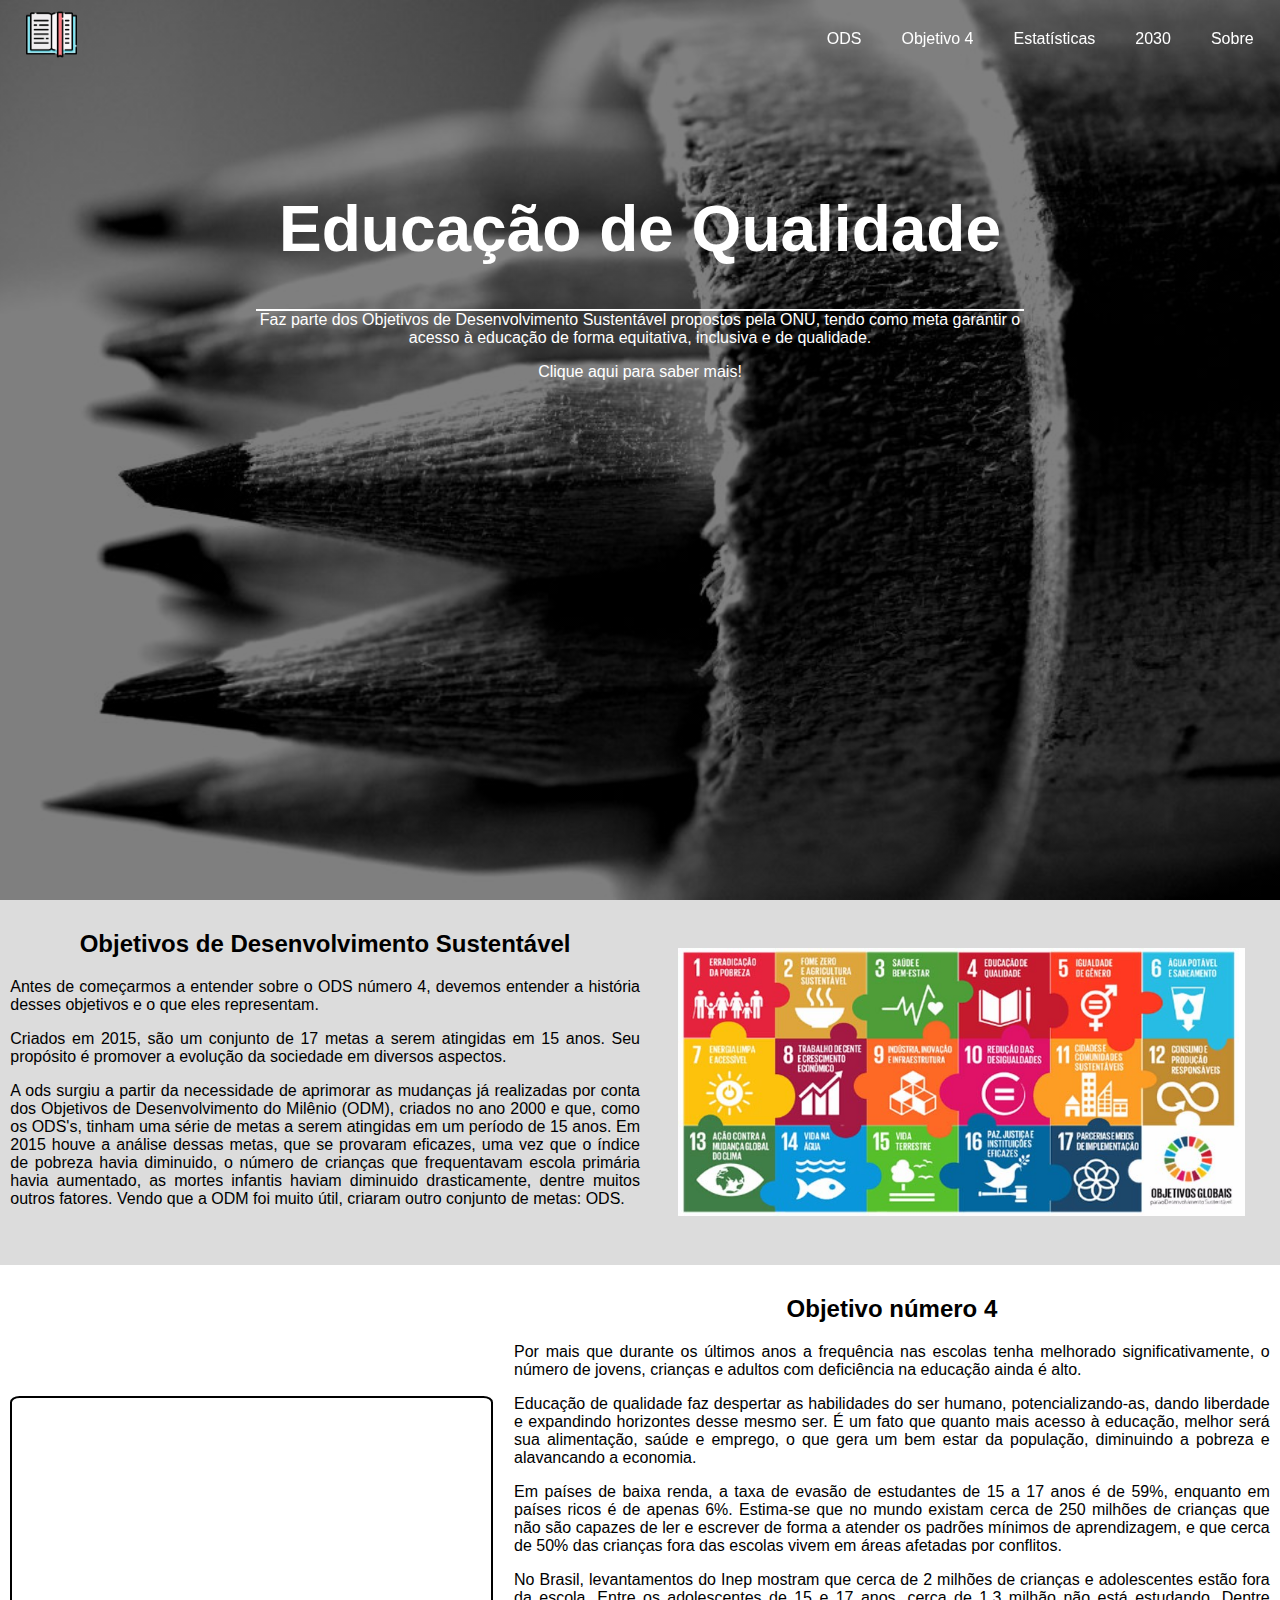
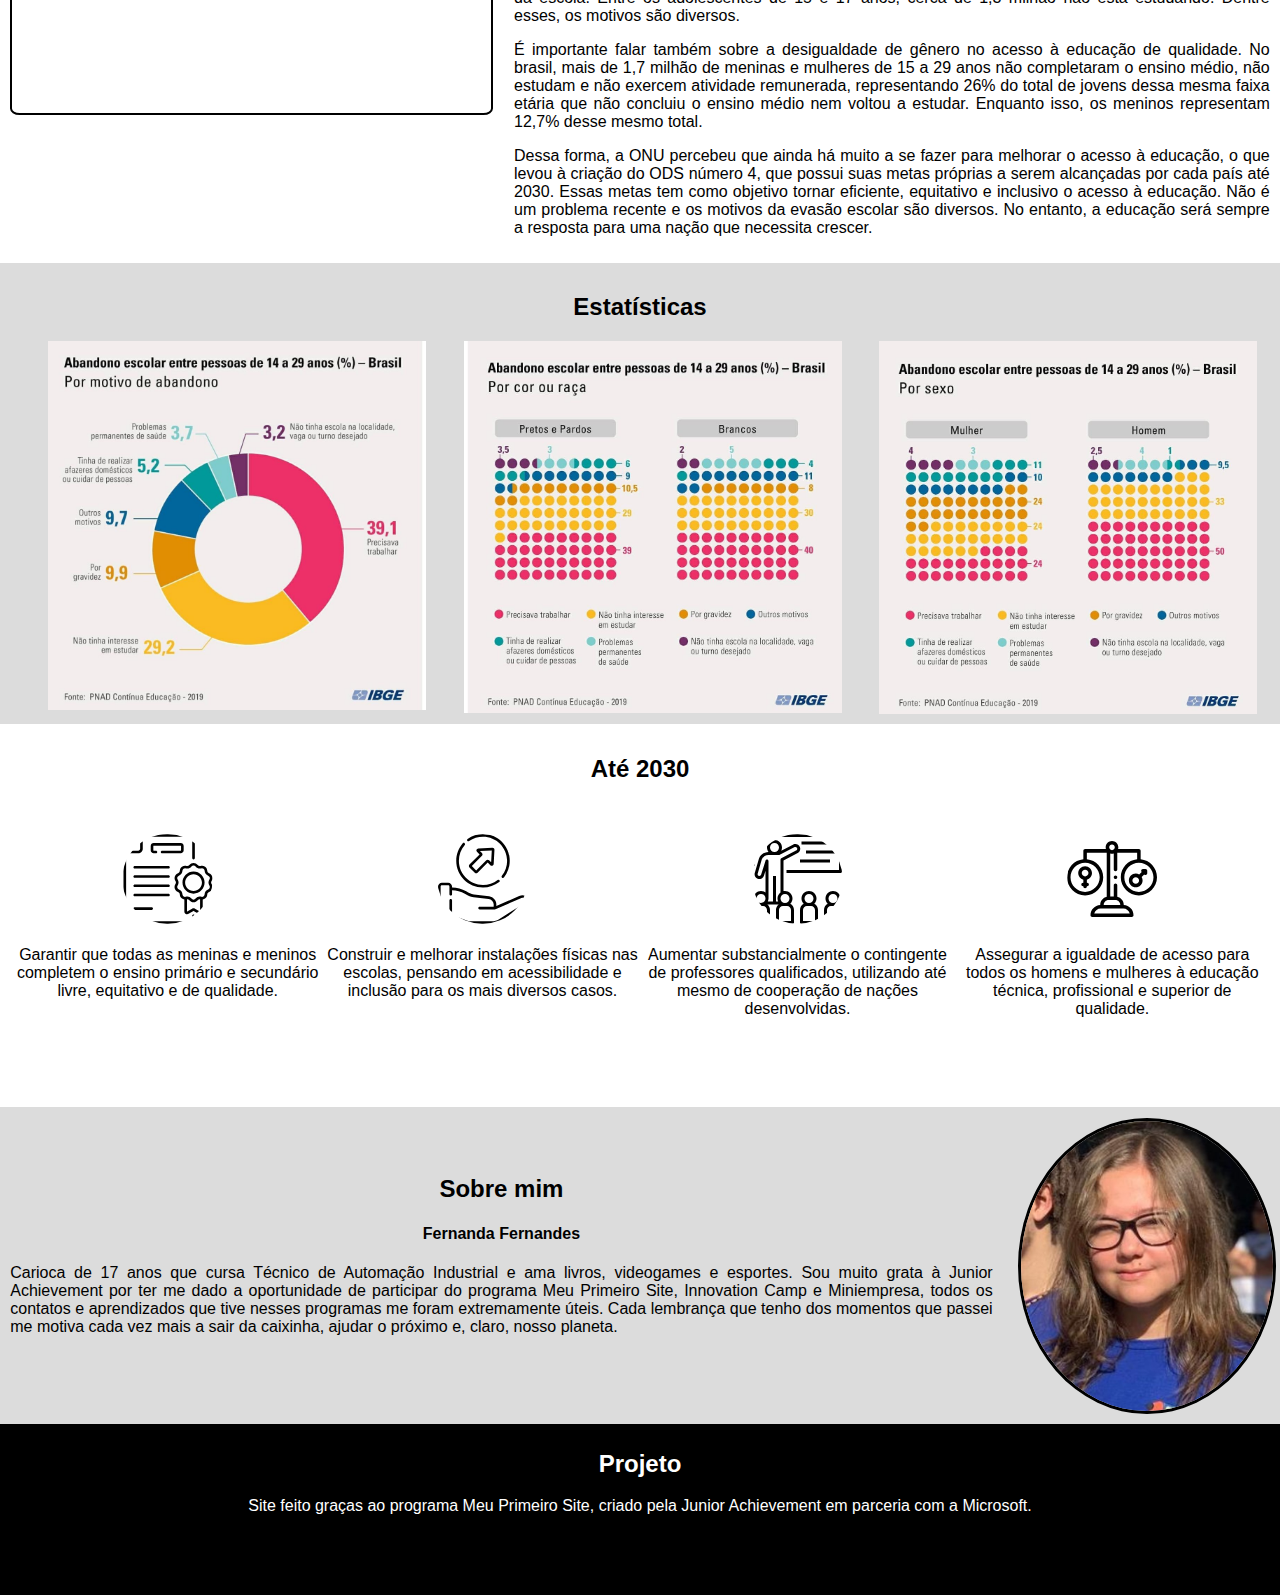
==== projeto.html @ 78b98255 "Site" ====
<html>
<html lang="pt-br">
<head>
    <meta charset="UTF-8">
    <meta name="viewport" content="width:device-width, initial-scale=1.0">
    <title>Meu Primeiro Site</title>
    <link rel="stylesheet" href="projeto.css">
</head>
<body>
   
    <!-- HEADER -->
    <header class="header">
        <div id="logodiv">
            <img id="logo" src="img/reading.png" alt="Logo da ONU.">
        </div>
       <ul id="menu2">
           <li ><a href="#ODS">ODS </a></li>
           <li><a href="#educacao">Objetivo 4</a></li>
           <li><a href="#estatisticas">Estatísticas</a></li>
           <li><a href="#metas">2030</a></li>
           <li><a class="m1" href="#sobremim">Sobre</a></li>
       </ul>

    </header>
   
    <!-- MENU --> 
   <div class="menu" id="centralizado">
        <h1 id="titulo">Educação de Qualidade</h1>
        <p id="subtitulo">Faz parte dos Objetivos de Desenvolvimento Sustentável propostos pela ONU, tendo como meta garantir o acesso à educação de forma equitativa, inclusiva e de qualidade.</p>
        <a id="link" href="https://nacoesunidas.org/pos2015/ods4/" target="_blanck">Clique aqui para saber mais!</a>
    </div>
   
    <!-- ODS --> 
    <section id="ODS" class="p1" >
        <div class="coluna1">
             <h2 id="centralizado">Objetivos de Desenvolvimento Sustentável</h2>
             <p id="justificado">Antes de começarmos a entender sobre o ODS número 4, devemos entender a história desses objetivos e o que eles representam.</p>
             <p id="justificado"> Criados em 2015, são um conjunto de 17 metas a serem atingidas em 15 anos. Seu propósito é promover a evolução da sociedade em diversos aspectos.</p>
             <p id="justificado">A ods surgiu a partir da necessidade de aprimorar as mudanças já realizadas por conta dos Objetivos de Desenvolvimento do Milênio (ODM), criados no ano 2000 e que, como os ODS's, tinham uma série de metas a serem atingidas em um período de 15 anos. Em 2015 houve a análise dessas metas, que se provaram eficazes, uma vez que o índice de pobreza havia diminuido, o número de crianças que frequentavam escola primária havia aumentado, as mortes infantis haviam diminuido drasticamente, dentre muitos outros fatores. Vendo que a ODM foi muito útil, criaram outro conjunto de metas: ODS.</p>
        </div>
        <div class="coluna1">
            <img class= "imgods"src="img/ods.jpg" alt="Imagem representando os ODS's">
        </div>
    </section>
   
    <!-- EXPLICANDO EDUCAÇÃO DE QUALIDADE --> 
    <section id="educacao" class="p2" >
        <div  class="coluna2 left">
             <iframe id="video" width="95%" height="315" src="https://www.youtube.com/embed/t7x4vLtJp4w" frameborder="0" allow="accelerometer; autoplay; encrypted-media; gyroscope; picture-in-picture" allowfullscreen></iframe>
        </div>       
        <div class="coluna3 right">
            <h2 id="centralizado">Objetivo número 4</h2>
            <p  id="justificado">Por mais que durante os últimos anos a frequência nas escolas tenha melhorado significativamente, o número de jovens, crianças e adultos com deficiência na educação ainda é alto.</p>
            <p  id="justificado">Educação de qualidade faz despertar as habilidades do ser humano, potencializando-as, dando liberdade e expandindo horizontes desse mesmo ser. É um fato que quanto mais acesso à educação, melhor será sua alimentação, saúde e emprego, o que gera um bem estar da população, diminuindo a pobreza e alavancando a economia. </p>
            <p  id="justificado">Em países de baixa renda, a taxa de evasão de estudantes de 15 a 17 anos é de 59%, enquanto em países ricos é de apenas 6%. Estima-se que no mundo existam cerca de 250 milhões de crianças que não são capazes de ler e escrever de forma a atender os padrões mínimos de aprendizagem, e  que cerca de 50% das crianças fora das escolas vivem em áreas afetadas por conflitos.</p>
            <p  id="justificado">No Brasil, levantamentos do Inep mostram que cerca de 2 milhões de crianças e adolescentes estão fora da escola. Entre os adolescentes de 15 e 17 anos, cerca de 1,3 milhão não está estudando. Dentre esses, os motivos são diversos. </p>
            <p  id="justificado">É importante falar também sobre a desigualdade de gênero no acesso à educação de qualidade. No brasil, mais de 1,7 milhão de meninas e mulheres de 15 a 29 anos não completaram o ensino médio, não estudam e não exercem atividade remunerada, representando 26% do total de jovens dessa mesma faixa etária que não concluiu o ensino médio nem voltou a estudar. Enquanto isso, os meninos representam 12,7% desse mesmo total.</p>
            <p  id="justificado">Dessa forma, a ONU percebeu que ainda há muito a se fazer para melhorar o acesso à educação, o que levou à criação do ODS número 4, que possui suas metas próprias a serem alcançadas por cada país até 2030. Essas metas tem como objetivo tornar eficiente, equitativo e inclusivo o acesso à educação. Não é um problema recente e os motivos da evasão escolar são diversos. No entanto, a educação será sempre a resposta para uma nação que necessita crescer.</p>
        </div>
    </section>

    <!-- ESTATÍSTICAS --> 
    <section id="estatisticas" class="p1">
            <h2 id="centralizado">Estatísticas</h1>
        <div class="e1 left">
            <img class="t2"src="img/1.jpeg" alt="Imagem representando estatisticas do abandono escolar no Brasil no total.">
        </div>
        <div class="e1 left">
            <img class="t2" src="img/2.jpeg" alt="Imagem representando estatisticas do abandono escolar no Brasil por cor ou raça.">
        </div>
        <div class="e1 left">
            <img class="t2" src="img/3.jpeg" alt="Imagem representando estatisticas do abandono escolar no Brasil por sexo.">
        </div>
    </section>
    
    <!-- METAS --> 
    <section id="metas" class="p2" >
            <h2 id="centralizado">Até 2030</h2>
       
        <div class="coluna4 left" id="centralizado">
            <img class="tamanho" src="img/meta1.svg" alt="Imagem que representa um certificado">
            <p>Garantir que todas as meninas e meninos completem o ensino primário e secundário livre, equitativo e de qualidade.</p>
        </div>
        
        <div class="coluna4 left" id="centralizado">
            <img class="tamanho" src="img/infraestrutura.svg" alt="Imagem representando um aprimoramento de infraestrutura.">
            <p>Construir e melhorar instalações físicas nas escolas, pensando em acessibilidade e inclusão para os mais diversos casos.</p>
        </div>
        
        <div class="coluna4 left" id="centralizado">
            <img class="tamanho" src="img/professores.svg" alt="Imagem representando um professor.">
            <p>Aumentar substancialmente o contingente de professores qualificados, utilizando até mesmo de cooperação de nações desenvolvidas.</p>
        </div>
       
        <div class="coluna4 left" id="centralizado">
            <img class="tamanho" src="img/igualdade-de-genero.svg" alt="Imagem representando a igualdade.">
            <p>Assegurar a igualdade de acesso para todos os homens e mulheres à educação técnica, profissional e superior de qualidade. </p>
        </div>
    </section>
   
    <!-- SOBRE MIM --> 
    <section id="sobremim" class="p1">
    
        <div class="coluna5 left">
            <h2 id="centralizado">Sobre mim</h2>
            <h4 id="centralizado">Fernanda Fernandes</h4>
            <p  id="justificado">Carioca de 17 anos que cursa Técnico de Automação Industrial e ama livros, videogames e esportes. Sou muito grata à Junior Achievement por ter me dado a oportunidade de participar do programa Meu Primeiro Site, Innovation Camp e Miniempresa, todos os contatos e aprendizados que tive nesses programas me foram extremamente úteis. Cada lembrança que tenho dos momentos que passei me motiva cada vez mais a sair da caixinha, ajudar o próximo e, claro, nosso planeta. </p>
        </div>
   
        <div class="coluna6 right">
            <img id="foto" src="img/eu.jpeg" alt="Imagem representando a criadora desse site.">
        </div>
    </section>
   
    <!-- RODAPÉ --> 
    <footer class="footer">
        <h2 id="centralizado">Projeto</h2>
        <p id="centralizado">Site feito graças ao programa Meu Primeiro Site, criado pela Junior Achievement em parceria com a Microsoft.</p>
    </footer>

</body>
</html>
---- projeto.css ----
html, body{
    margin: 0;
    font-family: Arial, Helvetica, sans-serif;
}
section{
    float: left;
}
#justificado{
    text-align: justify;
}
#centralizado{
    text-align: center;
}
p{
    margin-top: 0,5%;
}
.p1{
    padding: 0.8%;
    background-color: gainsboro;
}
.p2{
    padding: 0.8%;
    background-color:white;
}
.header{
    height:12%;
    width:100%;
    position:fixed;
    z-index: 10;
}
#logo{
    border-radius: 10%;
    margin-top:0.7%;
    width:4%;
    margin-left:2%;
    position:absolute;
}
#logo:hover{
    background-color: white;
    transition: 0.6s ease;
}
ul{
    float:right;
    list-style: none;
    margin-right:0.5%;
}
li{
    float:left;
    margin-top: 3%;
}
li a{
    color: white;
    border-radius: 5px;
    padding: 10px 20px ;
    cursor: pointer;
    text-decoration: none;
}
li a:hover{
    color: black;
    background-color: white;
    padding: 10px 20px ;
    transition: 0.6s ease;
}
.menu{
    background: linear-gradient(rgba(0,0,0,0.5), rgba(0,0,0,0.5)), url(img/pexels-george-becker-117018.jpg) no-repeat;
    background-position: center;
    background-size: cover;
    height: 100%;
    color: white;
}
#titulo{
    padding-top: 15%;
    font-size: 400%;
}
#subtitulo{
    margin-top:0;
    margin-right: 20%;
    margin-left: 20%;
    border-top: solid white 2px;
}
#link {
    color: white;
    text-decoration: none;
}
#link:hover{
    color: black;
    background-color: white;
    padding: 10px 20px ;
    transition: 600ms ease;
    border-radius: 5px;
}
.coluna1{
    padding-left:0,8%;
    float:left;
    position:relative;
    width: 50%;
}
.imgods{
    margin: 6%;
    width:90%;
}
.left{
    float: left;
    position: relative;
}
.right{
    float: right;
    position: relative;
}
.coluna2{
    width: 40%;
}
#video{
    border: solid black 2px;
    border-radius: 2%;
    margin-top: 24%;
}
.coluna3{
    width: 60%;
}
.e1{
    width: 30%;
    margin-left: 3%;
}
.t2{
    width: 100%;
}
.coluna4{
    margin-top: 2%;
    margin-bottom: 5%;
    padding: 0,5%;
    width:25%;
}
.tamanho{
    padding:2%;
    border-radius: 50%;
    height: 10%;
}
.tamanho:hover{
    background-color: teal;
    transition: 0.6s ease;
}
.coluna5{
    margin-left: 0,5%;
    margin-top: 3%;
    width:78%;
}
.coluna6{
    margin-left: 2%;
    width:20%;
}
#foto{
    border:solid black;
    border-radius: 100% ;
    width: 100%;    
}
.footer{
    color: white;
    padding-bottom:5%;
    clear: both;
    background-color: black;
}
.footer h2{
    padding-top: 2%;
}
@media all and (max-width: 768px){
    #menu2{
        visibility: hidden;
    }
    #logo{
        width: 12%;
    }
    .coluna1, .coluna2, .coluna3, .coluna4, .coluna5, .coluna6, .e1{
        display: block;
        float: none;
        padding: 0;
        width: 80%;
        margin: 10px auto;
    }
    #logodiv{
        width: 100%;
        text-align: center;
        position: relative;
    }
    #logo{
        margin-left: 0%;
        transform: translateX(-50%);
    }

}
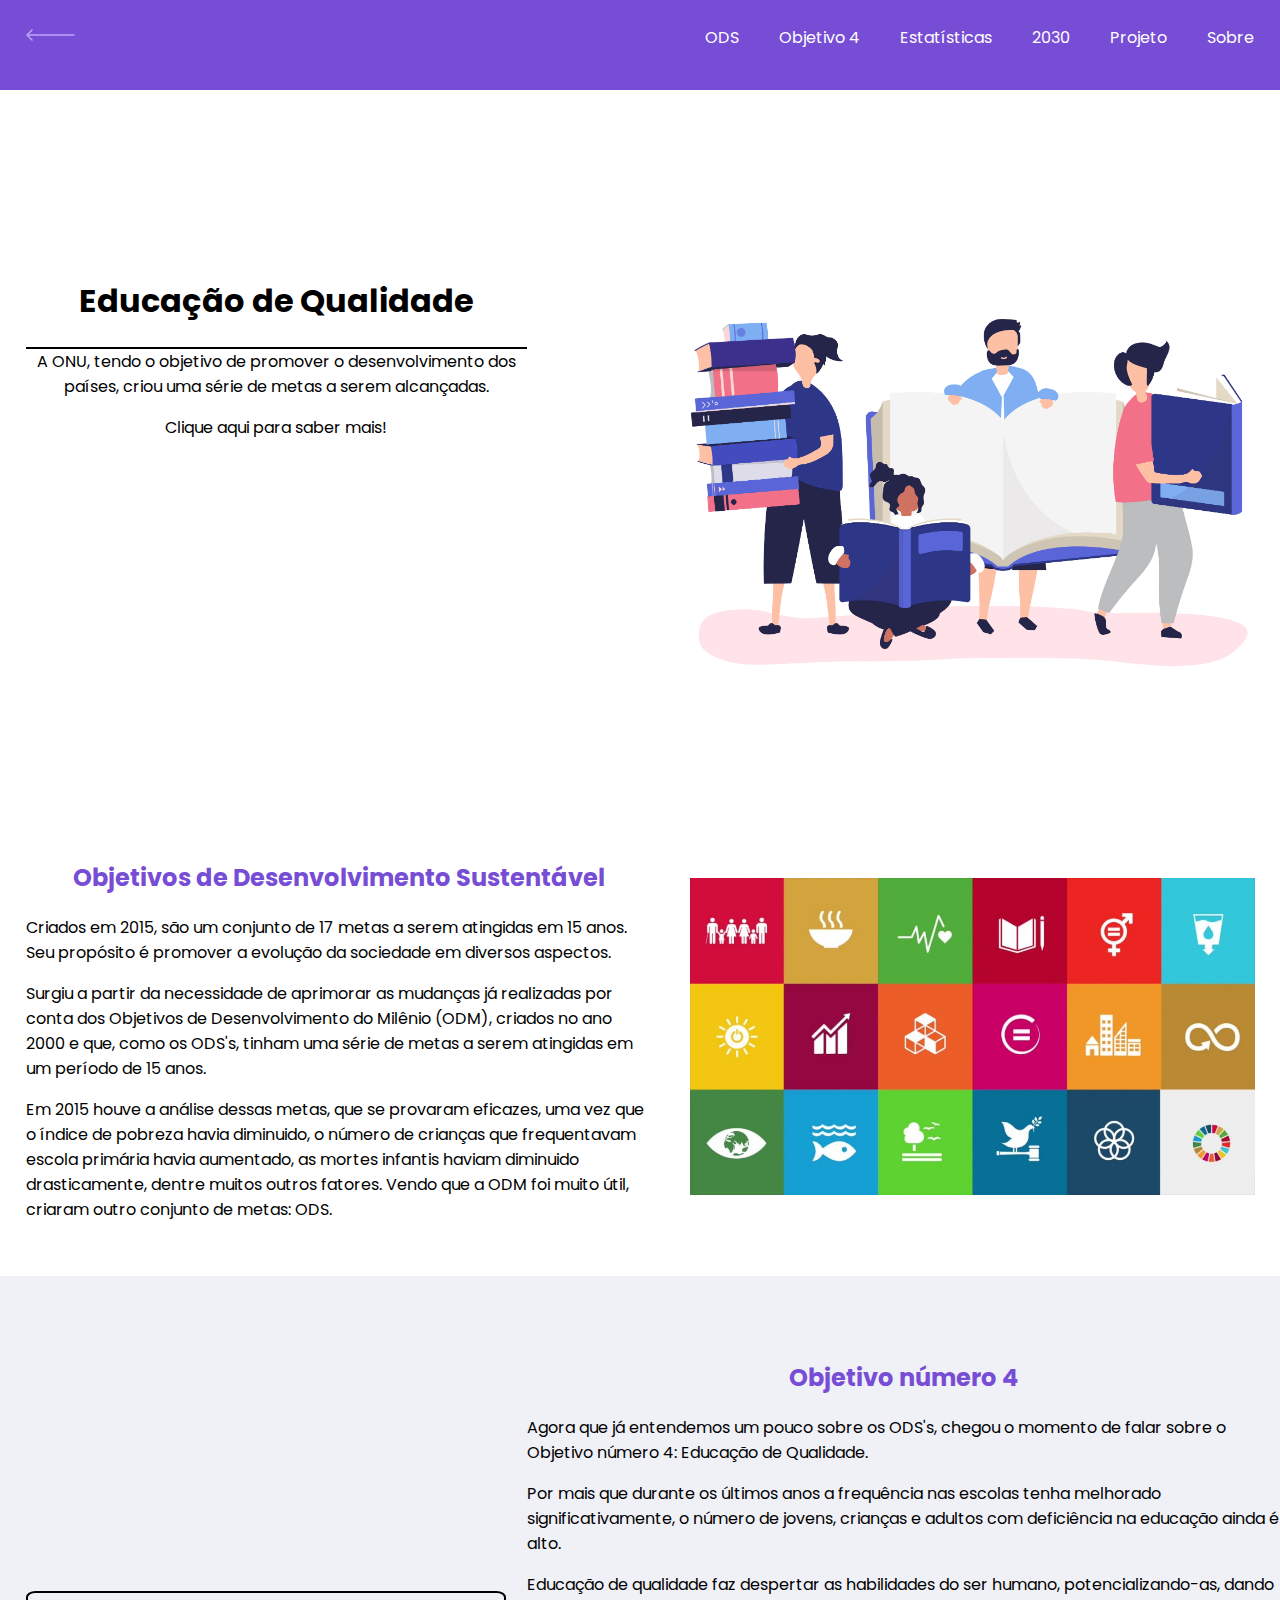
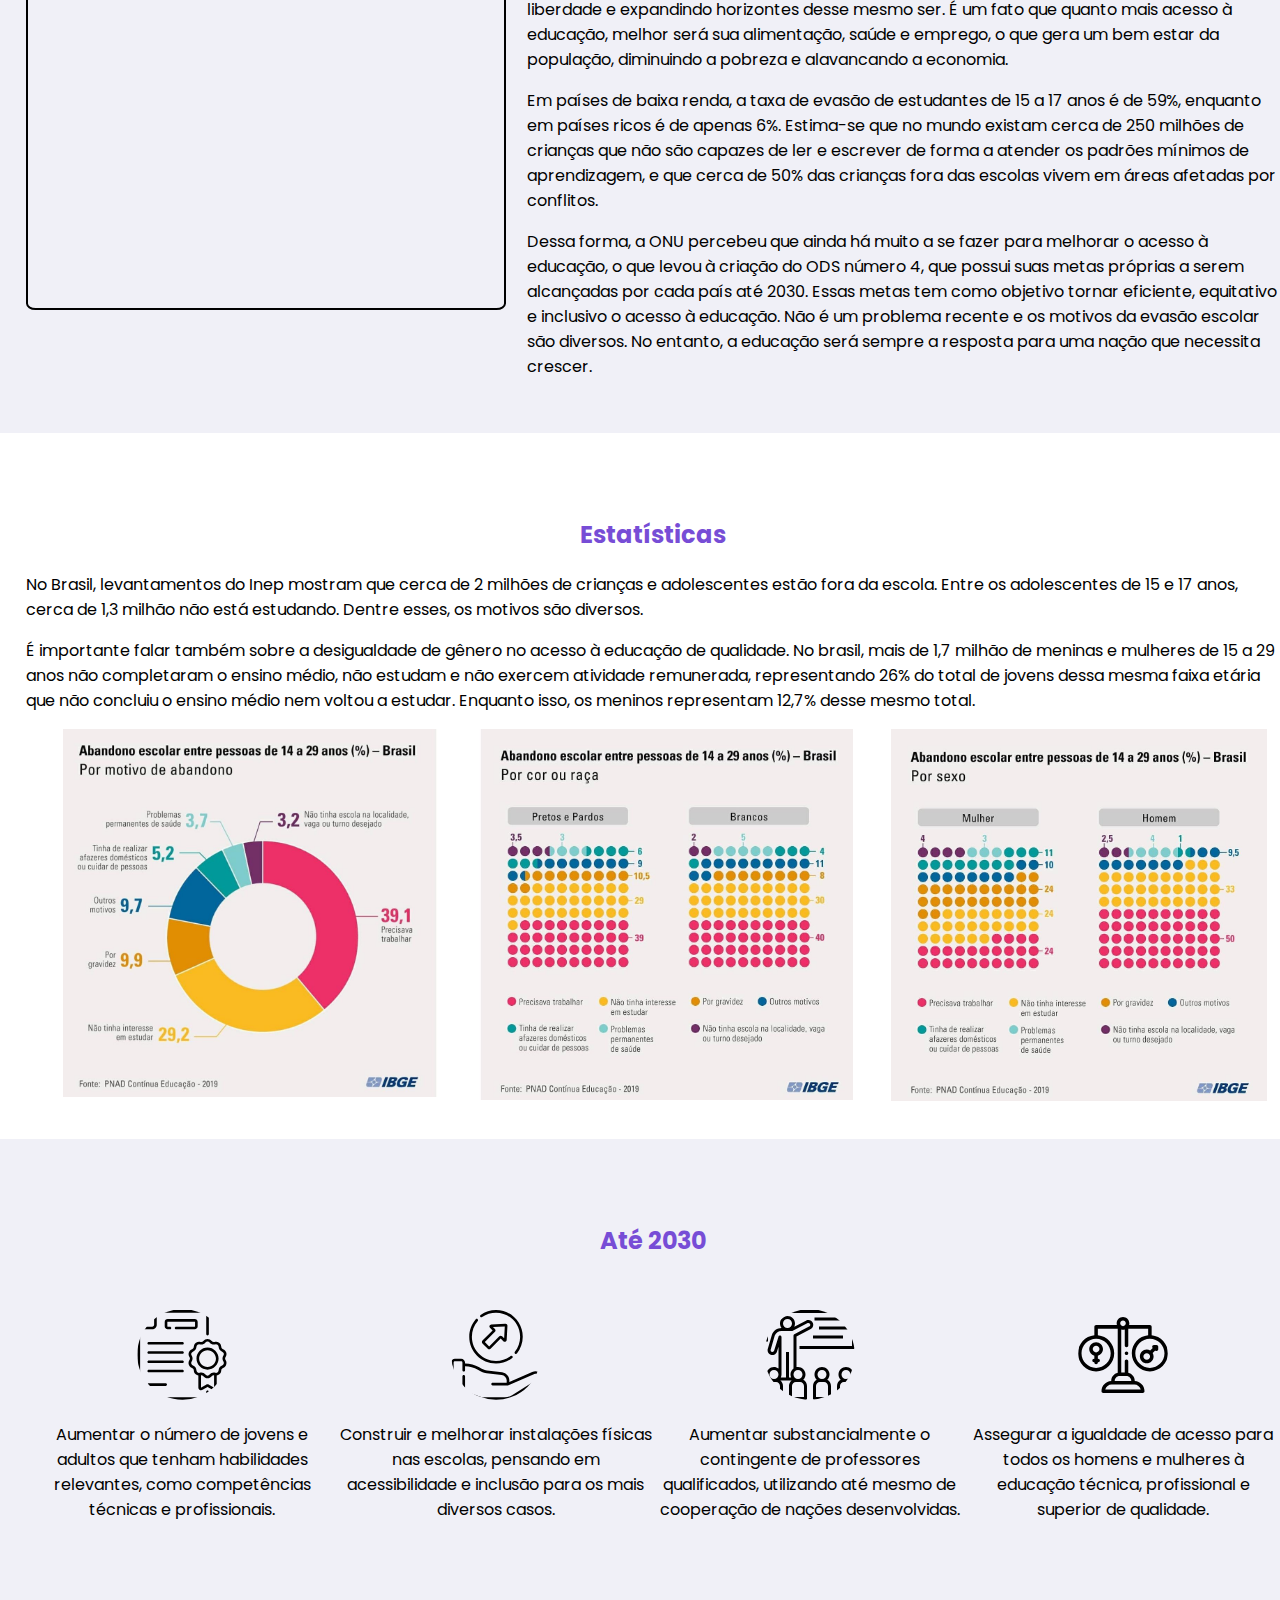
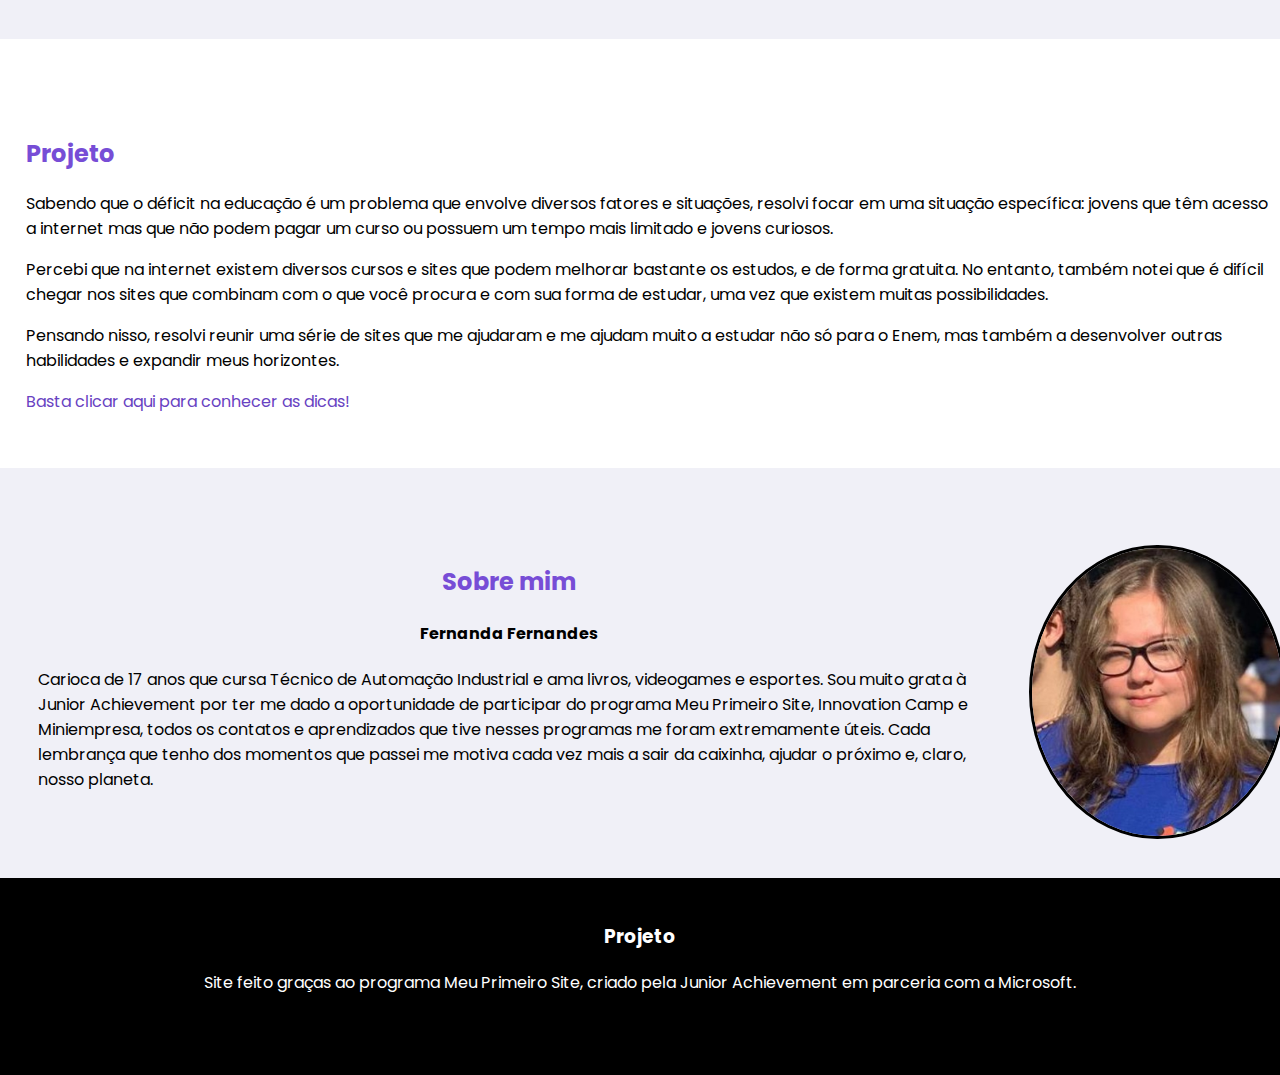
==== commit 7303c946: "MPS" ====
--- a/projeto.html
+++ b/projeto.html
@@ -4,64 +4,81 @@
     <meta charset="UTF-8">
     <meta name="viewport" content="width:device-width, initial-scale=1.0">
     <title>Meu Primeiro Site</title>
-    <link rel="stylesheet" href="projeto.css">
+    <link rel="stylesheet" href="CSS/projeto.css">
+    <link href="https://fonts.googleapis.com/css2?family=Archivo:wght@400;700&amp;family=Poppins:wght@400;600&amp;display=swap" rel="stylesheet">
 </head>
 <body>
    
     <!-- HEADER -->
     <header class="header">
+
         <div id="logodiv">
-            <img id="logo" src="img/reading.png" alt="Logo da ONU.">
+            <a href="index.html">
+                <img src="img/back.svg" alt="Imagem de seta">
+            </a>
         </div>
+
+        <div class="lista">
        <ul id="menu2">
-           <li ><a href="#ODS">ODS </a></li>
+           <li><a href="#ods">ODS </a></li>
            <li><a href="#educacao">Objetivo 4</a></li>
            <li><a href="#estatisticas">Estatísticas</a></li>
            <li><a href="#metas">2030</a></li>
-           <li><a class="m1" href="#sobremim">Sobre</a></li>
+           <li><a href="#obj">Projeto</a></li>
+           <li><a href="#sobremim">Sobre</a></li>
        </ul>
+    </div>
+    </header>
 
-    </header>
-   
-    <!-- MENU --> 
-   <div class="menu" id="centralizado">
+    <section class="margem" id="first">
+   <div class="menu">
         <h1 id="titulo">Educação de Qualidade</h1>
-        <p id="subtitulo">Faz parte dos Objetivos de Desenvolvimento Sustentável propostos pela ONU, tendo como meta garantir o acesso à educação de forma equitativa, inclusiva e de qualidade.</p>
-        <a id="link" href="https://nacoesunidas.org/pos2015/ods4/" target="_blanck">Clique aqui para saber mais!</a>
+        <p id="subtitulo">A ONU, tendo o objetivo de promover o desenvolvimento dos países, criou uma série de metas a serem alcançadas.</p>
+        <a href="https://nacoesunidas.org/pos2015/ods4/" target="_blank">Clique aqui para saber mais!</a>
     </div>
+
+    <div class="menu2">
+        <img src="img/43122.jpg" alt="Imagem representando pessoas com livros">
+    </div>
+</section>
    
     <!-- ODS --> 
-    <section id="ODS" class="p1" >
-        <div class="coluna1">
+    <section id="ods" >
+        <div class="coluna1 left">
              <h2 id="centralizado">Objetivos de Desenvolvimento Sustentável</h2>
-             <p id="justificado">Antes de começarmos a entender sobre o ODS número 4, devemos entender a história desses objetivos e o que eles representam.</p>
-             <p id="justificado"> Criados em 2015, são um conjunto de 17 metas a serem atingidas em 15 anos. Seu propósito é promover a evolução da sociedade em diversos aspectos.</p>
-             <p id="justificado">A ods surgiu a partir da necessidade de aprimorar as mudanças já realizadas por conta dos Objetivos de Desenvolvimento do Milênio (ODM), criados no ano 2000 e que, como os ODS's, tinham uma série de metas a serem atingidas em um período de 15 anos. Em 2015 houve a análise dessas metas, que se provaram eficazes, uma vez que o índice de pobreza havia diminuido, o número de crianças que frequentavam escola primária havia aumentado, as mortes infantis haviam diminuido drasticamente, dentre muitos outros fatores. Vendo que a ODM foi muito útil, criaram outro conjunto de metas: ODS.</p>
+             <p > Criados em 2015, são um conjunto de 17 metas a serem atingidas em 15 anos. Seu propósito é promover a evolução da sociedade em diversos aspectos.</p>
+             <p >Surgiu a partir da necessidade de aprimorar as mudanças já realizadas por conta dos Objetivos de Desenvolvimento do Milênio (ODM), criados no ano 2000 e que, como os ODS's, tinham uma série de metas a serem atingidas em um período de 15 anos. </p>
+             <p >Em 2015 houve a análise dessas metas, que se provaram eficazes, uma vez que o índice de pobreza havia diminuido, o número de crianças que frequentavam escola primária havia aumentado, as mortes infantis haviam diminuido drasticamente, dentre muitos outros fatores. Vendo que a ODM foi muito útil, criaram outro conjunto de metas: ODS.</p>
         </div>
-        <div class="coluna1">
-            <img class= "imgods"src="img/ods.jpg" alt="Imagem representando os ODS's">
+        <div class="coluna1 left">
+            <img class= "imgods"src="img/capa-1024x576.jpg" alt="Imagem representando os ODS's">
         </div>
     </section>
    
     <!-- EXPLICANDO EDUCAÇÃO DE QUALIDADE --> 
-    <section id="educacao" class="p2" >
+    <section id="educacao" class="color">
         <div  class="coluna2 left">
              <iframe id="video" width="95%" height="315" src="https://www.youtube.com/embed/t7x4vLtJp4w" frameborder="0" allow="accelerometer; autoplay; encrypted-media; gyroscope; picture-in-picture" allowfullscreen></iframe>
         </div>       
         <div class="coluna3 right">
-            <h2 id="centralizado">Objetivo número 4</h2>
-            <p  id="justificado">Por mais que durante os últimos anos a frequência nas escolas tenha melhorado significativamente, o número de jovens, crianças e adultos com deficiência na educação ainda é alto.</p>
-            <p  id="justificado">Educação de qualidade faz despertar as habilidades do ser humano, potencializando-as, dando liberdade e expandindo horizontes desse mesmo ser. É um fato que quanto mais acesso à educação, melhor será sua alimentação, saúde e emprego, o que gera um bem estar da população, diminuindo a pobreza e alavancando a economia. </p>
-            <p  id="justificado">Em países de baixa renda, a taxa de evasão de estudantes de 15 a 17 anos é de 59%, enquanto em países ricos é de apenas 6%. Estima-se que no mundo existam cerca de 250 milhões de crianças que não são capazes de ler e escrever de forma a atender os padrões mínimos de aprendizagem, e  que cerca de 50% das crianças fora das escolas vivem em áreas afetadas por conflitos.</p>
-            <p  id="justificado">No Brasil, levantamentos do Inep mostram que cerca de 2 milhões de crianças e adolescentes estão fora da escola. Entre os adolescentes de 15 e 17 anos, cerca de 1,3 milhão não está estudando. Dentre esses, os motivos são diversos. </p>
-            <p  id="justificado">É importante falar também sobre a desigualdade de gênero no acesso à educação de qualidade. No brasil, mais de 1,7 milhão de meninas e mulheres de 15 a 29 anos não completaram o ensino médio, não estudam e não exercem atividade remunerada, representando 26% do total de jovens dessa mesma faixa etária que não concluiu o ensino médio nem voltou a estudar. Enquanto isso, os meninos representam 12,7% desse mesmo total.</p>
-            <p  id="justificado">Dessa forma, a ONU percebeu que ainda há muito a se fazer para melhorar o acesso à educação, o que levou à criação do ODS número 4, que possui suas metas próprias a serem alcançadas por cada país até 2030. Essas metas tem como objetivo tornar eficiente, equitativo e inclusivo o acesso à educação. Não é um problema recente e os motivos da evasão escolar são diversos. No entanto, a educação será sempre a resposta para uma nação que necessita crescer.</p>
+            <h2 class="margem" id="centralizado">Objetivo número 4</h2>
+            <p  id="esquerda">Agora que já entendemos um pouco sobre os ODS's, chegou o momento de falar sobre o Objetivo número 4: Educação de Qualidade.</p>
+            <p  id="esquerda">Por mais que durante os últimos anos a frequência nas escolas tenha melhorado significativamente, o número de jovens, crianças e adultos com deficiência na educação ainda é alto.</p>
+            <p  id="esquerda">Educação de qualidade faz despertar as habilidades do ser humano, potencializando-as, dando liberdade e expandindo horizontes desse mesmo ser. É um fato que quanto mais acesso à educação, melhor será sua alimentação, saúde e emprego, o que gera um bem estar da população, diminuindo a pobreza e alavancando a economia. </p>
+            <p  id="esquerda">Em países de baixa renda, a taxa de evasão de estudantes de 15 a 17 anos é de 59%, enquanto em países ricos é de apenas 6%. Estima-se que no mundo existam cerca de 250 milhões de crianças que não são capazes de ler e escrever de forma a atender os padrões mínimos de aprendizagem, e  que cerca de 50% das crianças fora das escolas vivem em áreas afetadas por conflitos.</p>
+            <p  id="esquerda">Dessa forma, a ONU percebeu que ainda há muito a se fazer para melhorar o acesso à educação, o que levou à criação do ODS número 4, que possui suas metas próprias a serem alcançadas por cada país até 2030. Essas metas tem como objetivo tornar eficiente, equitativo e inclusivo o acesso à educação. Não é um problema recente e os motivos da evasão escolar são diversos. No entanto, a educação será sempre a resposta para uma nação que necessita crescer.</p>
         </div>
     </section>
 
     <!-- ESTATÍSTICAS --> 
-    <section id="estatisticas" class="p1">
-            <h2 id="centralizado">Estatísticas</h1>
+    <section id="estatisticas"  >
+        <div class="texting2">
+        <h2 id="centralizado">Estatísticas</h1>
+        <div class="parte2">
+            <p  id="esquerda">No Brasil, levantamentos do Inep mostram que cerca de 2 milhões de crianças e adolescentes estão fora da escola. Entre os adolescentes de 15 e 17 anos, cerca de 1,3 milhão não está estudando. Dentre esses, os motivos são diversos. </p>
+            <p  id="esquerda">É importante falar também sobre a desigualdade de gênero no acesso à educação de qualidade. No brasil, mais de 1,7 milhão de meninas e mulheres de 15 a 29 anos não completaram o ensino médio, não estudam e não exercem atividade remunerada, representando 26% do total de jovens dessa mesma faixa etária que não concluiu o ensino médio nem voltou a estudar. Enquanto isso, os meninos representam 12,7% desse mesmo total.</p>
+        </div>
+        </div>
         <div class="e1 left">
             <img class="t2"src="img/1.jpeg" alt="Imagem representando estatisticas do abandono escolar no Brasil no total.">
         </div>
@@ -71,40 +88,54 @@
         <div class="e1 left">
             <img class="t2" src="img/3.jpeg" alt="Imagem representando estatisticas do abandono escolar no Brasil por sexo.">
         </div>
-    </section>
+     </section>
     
     <!-- METAS --> 
-    <section id="metas" class="p2" >
+    <section id="metas" class="color" >
             <h2 id="centralizado">Até 2030</h2>
        
         <div class="coluna4 left" id="centralizado">
-            <img class="tamanho" src="img/meta1.svg" alt="Imagem que representa um certificado">
-            <p>Garantir que todas as meninas e meninos completem o ensino primário e secundário livre, equitativo e de qualidade.</p>
+                <img class="tamanho" src="img/meta1.svg" alt="Imagem que representa um certificado">
+                <p>Aumentar o número de jovens e adultos que tenham habilidades relevantes, como competências técnicas e profissionais.</p>
         </div>
         
         <div class="coluna4 left" id="centralizado">
-            <img class="tamanho" src="img/infraestrutura.svg" alt="Imagem representando um aprimoramento de infraestrutura.">
-            <p>Construir e melhorar instalações físicas nas escolas, pensando em acessibilidade e inclusão para os mais diversos casos.</p>
+                <img class="tamanho" src="img/infraestrutura.svg" alt="Imagem representando um aprimoramento de infraestrutura.">
+                <p>Construir e melhorar instalações físicas nas escolas, pensando em acessibilidade e inclusão para os mais diversos casos.</p>
         </div>
         
         <div class="coluna4 left" id="centralizado">
-            <img class="tamanho" src="img/professores.svg" alt="Imagem representando um professor.">
-            <p>Aumentar substancialmente o contingente de professores qualificados, utilizando até mesmo de cooperação de nações desenvolvidas.</p>
+                <img class="tamanho" src="img/professores.svg" alt="Imagem representando um professor.">
+                <p>Aumentar substancialmente o contingente de professores qualificados, utilizando até mesmo de cooperação de nações desenvolvidas.</p>
         </div>
        
         <div class="coluna4 left" id="centralizado">
-            <img class="tamanho" src="img/igualdade-de-genero.svg" alt="Imagem representando a igualdade.">
-            <p>Assegurar a igualdade de acesso para todos os homens e mulheres à educação técnica, profissional e superior de qualidade. </p>
+                <img class="tamanho" src="img/igualdade-de-genero.svg" alt="Imagem representando a igualdade.">
+                <p>Assegurar a igualdade de acesso para todos os homens e mulheres à educação técnica, profissional e superior de qualidade. </p>
         </div>
+        
+    </section>
+
+    <section id="obj" >
+        <div >
+        <h2 >Projeto</h2>
+        <p>Sabendo que o déficit na educação é um problema que envolve diversos fatores e situações, resolvi focar em uma situação específica: jovens que têm acesso a internet mas que não podem pagar um curso ou possuem um tempo mais limitado e jovens curiosos.</p>
+        <p> Percebi que na internet existem diversos cursos e sites que podem melhorar bastante os estudos, e de forma gratuita. No entanto, também notei que é difícil chegar nos sites que combinam com o que você procura e com sua forma de estudar, uma vez que existem muitas possibilidades. </p>
+        <p>Pensando nisso, resolvi reunir uma série de sites que me ajudaram e me ajudam muito a estudar não só para o Enem, mas também a desenvolver outras habilidades e expandir meus horizontes.</p>
+        <p> 
+            <a href="start.html">Basta clicar aqui para conhecer as dicas!</a>
+        </p>
+        </div>
+
     </section>
    
     <!-- SOBRE MIM --> 
-    <section id="sobremim" class="p1">
+    <section id="sobremim" class="color">
     
         <div class="coluna5 left">
             <h2 id="centralizado">Sobre mim</h2>
             <h4 id="centralizado">Fernanda Fernandes</h4>
-            <p  id="justificado">Carioca de 17 anos que cursa Técnico de Automação Industrial e ama livros, videogames e esportes. Sou muito grata à Junior Achievement por ter me dado a oportunidade de participar do programa Meu Primeiro Site, Innovation Camp e Miniempresa, todos os contatos e aprendizados que tive nesses programas me foram extremamente úteis. Cada lembrança que tenho dos momentos que passei me motiva cada vez mais a sair da caixinha, ajudar o próximo e, claro, nosso planeta. </p>
+            <p >Carioca de 17 anos que cursa Técnico de Automação Industrial e ama livros, videogames e esportes. Sou muito grata à Junior Achievement por ter me dado a oportunidade de participar do programa Meu Primeiro Site, Innovation Camp e Miniempresa, todos os contatos e aprendizados que tive nesses programas me foram extremamente úteis. Cada lembrança que tenho dos momentos que passei me motiva cada vez mais a sair da caixinha, ajudar o próximo e, claro, nosso planeta. </p>
         </div>
    
         <div class="coluna6 right">
@@ -114,7 +145,7 @@
    
     <!-- RODAPÉ --> 
     <footer class="footer">
-        <h2 id="centralizado">Projeto</h2>
+        <h3 id="centralizado">Projeto</h3>
         <p id="centralizado">Site feito graças ao programa Meu Primeiro Site, criado pela Junior Achievement em parceria com a Microsoft.</p>
     </footer>
 
--- a/CSS/projeto.css
+++ b/CSS/projeto.css
@@ -0,0 +1,225 @@
+
+html, body{
+    margin: 0;
+    font-family: 'Poppins', sans-serif;
+    height: 100%;
+}
+h2{
+    color:#774DD6 ;
+}
+
+section{
+    float: left;
+    padding-bottom: 3%;
+    padding-top: 5%;
+    padding-left: 2%;
+}
+#centralizado{
+    text-align: center;
+}
+
+
+.color{
+    background-color: #F0F0F7;
+}
+
+
+.header{
+    height:10%;
+    width:100%;
+    z-index: 10;
+    position: fixed;
+    background-color: #774DD6;
+    
+}
+#logodiv{
+    border-radius: 10%;
+    margin-top:1.5%;
+    margin-left:2%;
+    position:absolute;
+}
+
+ul{
+    float:right;
+    list-style: none;
+    margin-right:0.5%;
+}
+li{
+    float:left;
+    margin-top: 1.5%;
+}
+li a{
+    color: white;
+    border-radius: 5px;
+    padding: 10px 20px ;
+    cursor: pointer;
+    text-decoration: none;
+}
+li a:hover{
+    color: black;
+    background-color: white;
+    padding: 10px 20px ;
+    transition: 0.6s ease;
+}
+#first{
+    padding-top: 20%;
+    padding-bottom: 5%;
+
+}
+.menu{
+    color: black;
+    text-align: center;
+    position: relative;
+    float: left;
+    width: 40%;
+}
+.menu2 img{
+    width: 50%;
+    float: right;
+}
+#titulo{
+    font-size: 200%;
+}
+#subtitulo{
+    margin-top:0;
+    border-top: solid black 2px;
+}
+.menu a {
+    color: black;
+    text-decoration: none;
+    padding: 10px 20px ;
+    transition: 0.6s ;
+}
+.menu a:hover{
+    color: black;
+    background-color: #04BF58;
+    border-radius: 5px;
+}
+.coluna1{
+    padding-left:0,8%;
+    float:left;
+    position:relative;
+    width: 50%;
+}
+.imgods{
+    margin: 6%;
+    width:90%;
+}
+.left{
+    float: left;
+    position: relative;
+}
+.right{
+    float: right;
+    position: relative;
+}
+.coluna2{
+    width: 40%;
+}
+#video{
+    border: solid black 2px;
+    border-radius: 2%;
+    margin-top: 50%;
+}
+.coluna3{
+    width: 60%;
+}
+.e1{
+    width: 30%;
+    margin-left: 3%;
+}
+.t2{
+    width: 100%;
+}
+.coluna4{
+    margin-top: 2%;
+    margin-bottom: 5%;
+    padding: 0,5%;
+    width:25%;
+}
+.tamanho{
+    padding:2%;
+    border-radius: 50%;
+    height: 10%;
+}
+.tamanho:hover{
+    background-color: teal;
+    transition: 0.6s ease;
+}
+#obj{
+    margin-top: 1%;
+}
+
+#obj a{
+    text-decoration: none;
+    color: #6842c2;
+    cursor: pointer;
+}
+.coluna5{
+    margin-left: 1%;
+    margin-top: 1%;
+    width:75%;
+}
+
+.coluna6{
+    margin-top: 1%;
+    margin-left: 2%;
+    width:20%;
+}
+#foto{
+    border:solid black;
+    border-radius: 100% ;
+    width: 100%;    
+}
+.footer{
+    padding-top: 2%;
+    color: white;
+    padding-bottom:5%;
+    clear: both;
+    background-color: black;
+}
+
+@media all and (max-width: 768px){
+    .menu,
+     .menu2 img{
+         float: none;
+         width: 99%;
+     }
+     section{
+         padding-top: 0;
+     }
+     #first{
+         padding-top: 10%;
+     }
+     .header{
+         height: 8%;
+     }
+    #menu2{
+        visibility: hidden;
+        float: none;
+    }
+    
+    .coluna1, .coluna2, .coluna3, .coluna4, .coluna5, .coluna6, .e1, .obj{
+        display: block;
+        float: none;
+        padding: 0;
+        width: 95%;
+        margin: 2% auto;
+    }
+    .texting2{
+        padding:0 ;
+        margin: 2% auto;
+        width: 95%;
+
+    }
+    #video{
+        margin-top: 1%;
+    }
+    .imgods{
+        margin: 0;
+    }
+    
+    
+    
+     
+}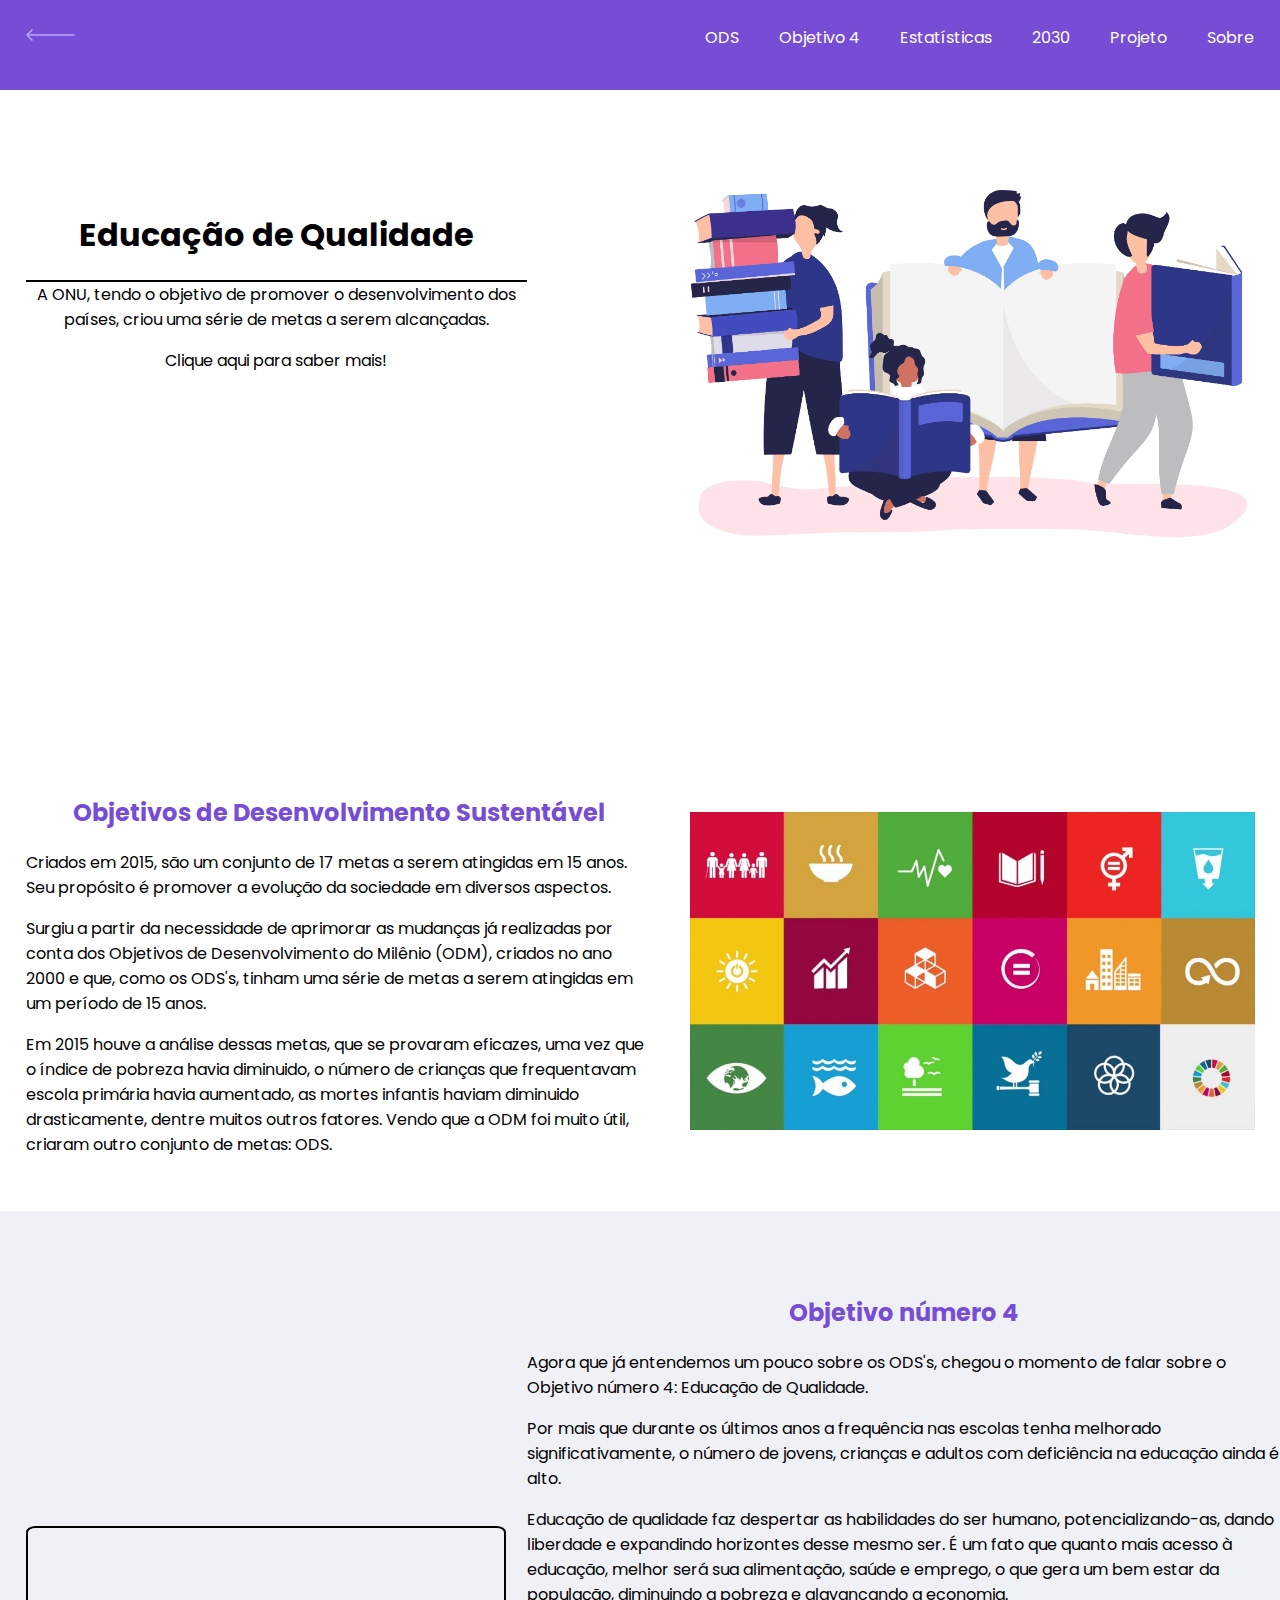
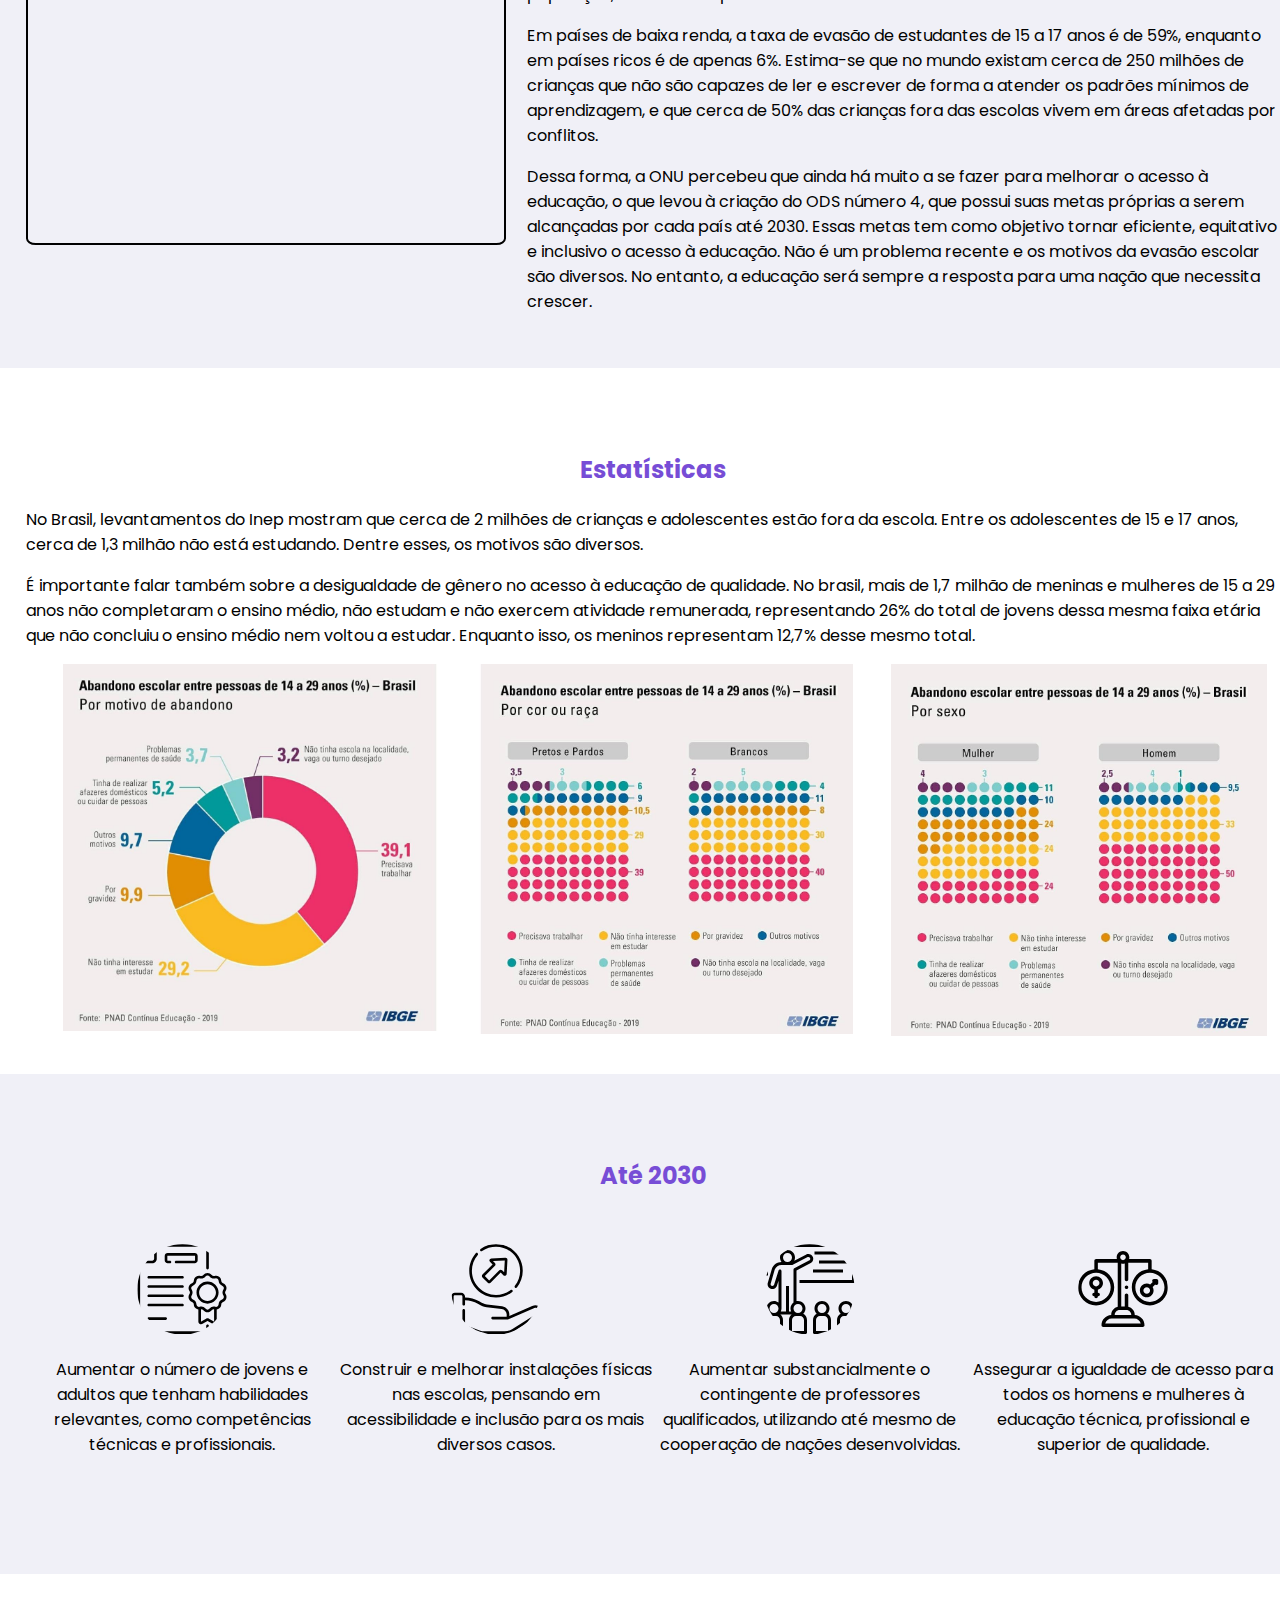
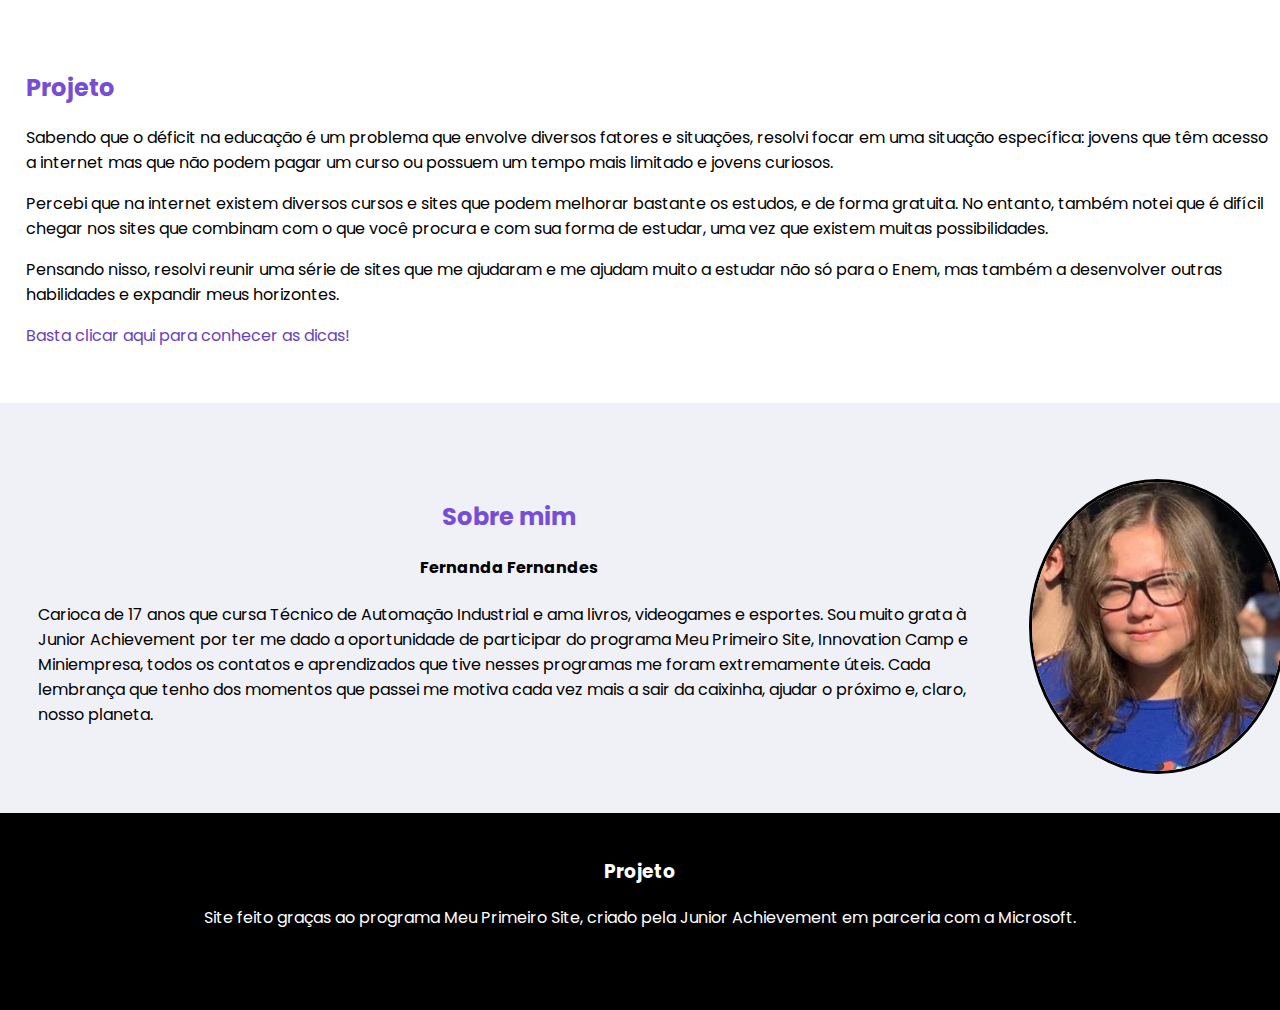
==== commit 4f2ca032: "site" ====
--- a/projeto.html
+++ b/projeto.html
@@ -30,7 +30,7 @@
     </div>
     </header>
 
-    <section class="margem" id="first">
+    <section id="first">
    <div class="menu">
         <h1 id="titulo">Educação de Qualidade</h1>
         <p id="subtitulo">A ONU, tendo o objetivo de promover o desenvolvimento dos países, criou uma série de metas a serem alcançadas.</p>
--- a/CSS/projeto.css
+++ b/CSS/projeto.css
@@ -62,11 +62,11 @@
     transition: 0.6s ease;
 }
 #first{
-    padding-top: 20%;
-    padding-bottom: 5%;
+    padding-bottom: 10%;
 
 }
 .menu{
+    padding-top: 10%;
     color: black;
     text-align: center;
     position: relative;
@@ -74,6 +74,7 @@
     width: 40%;
 }
 .menu2 img{
+    padding-top: 5%;
     width: 50%;
     float: right;
 }
